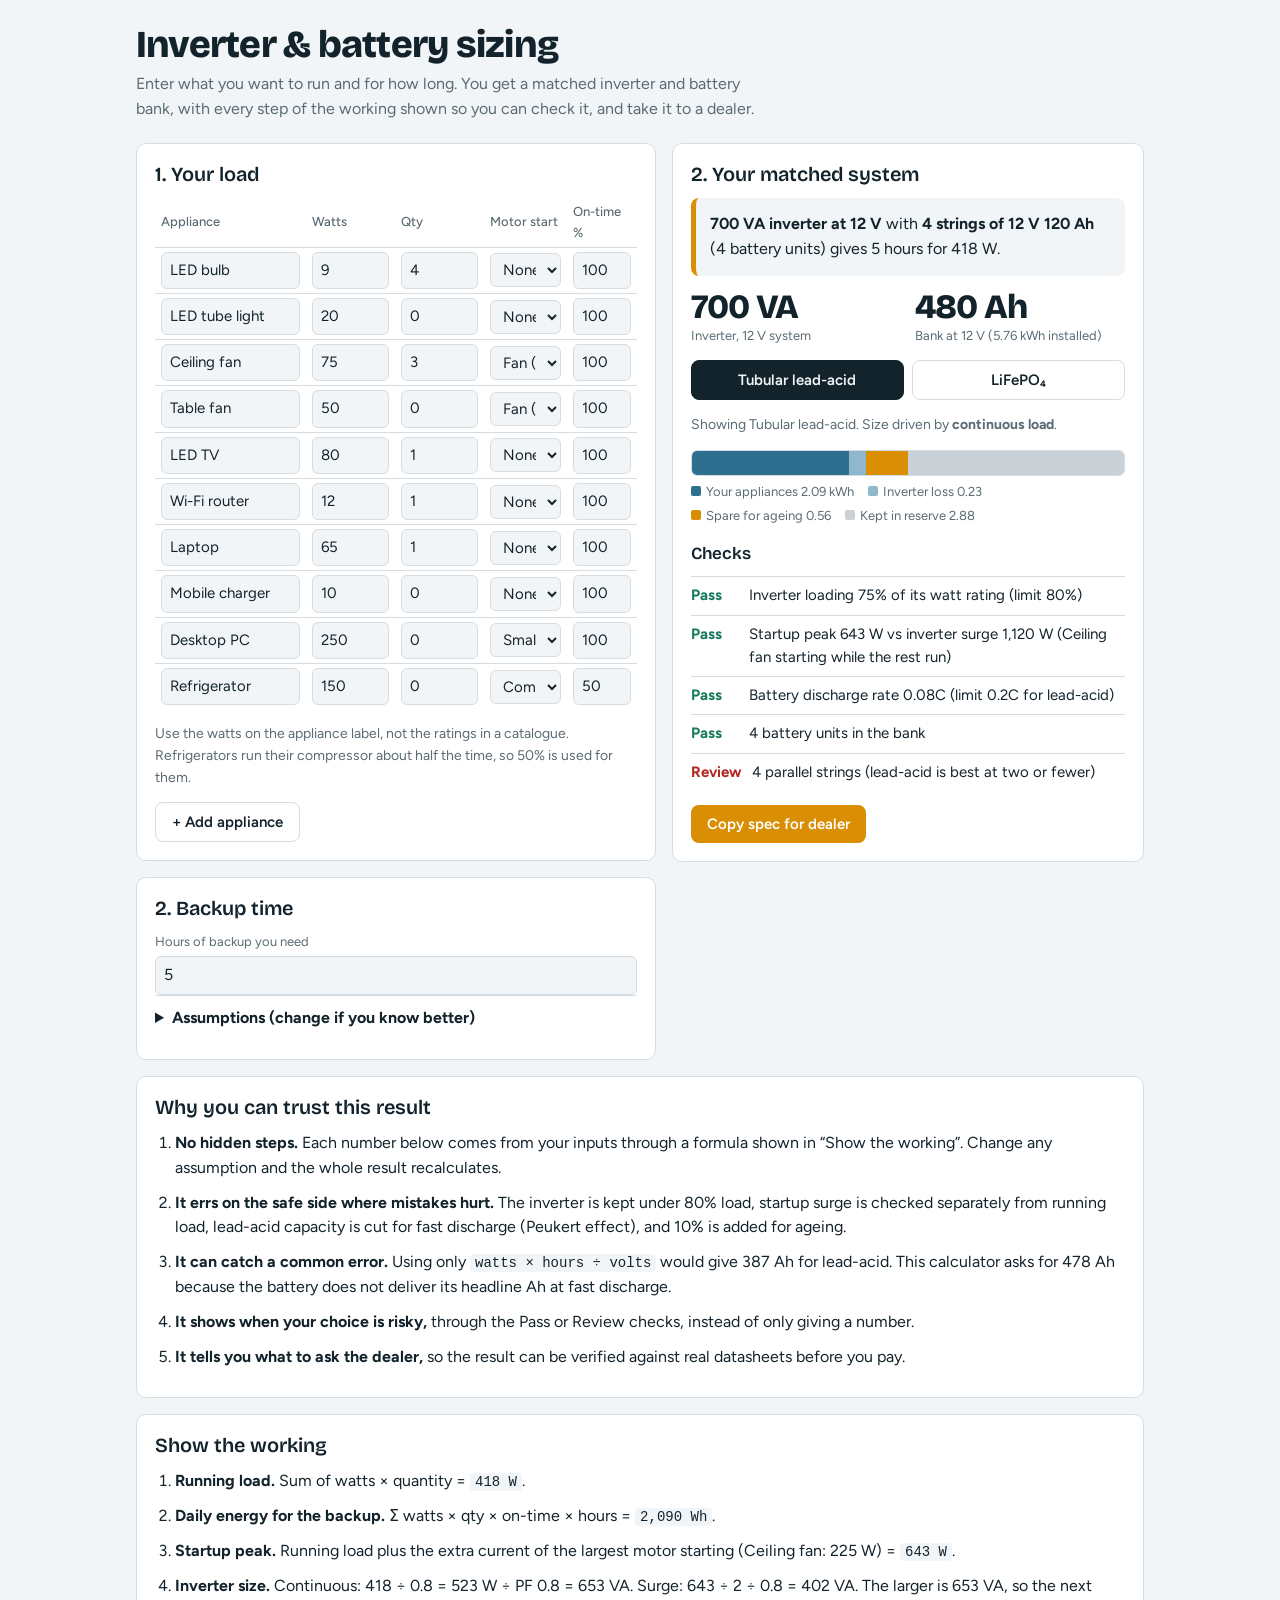
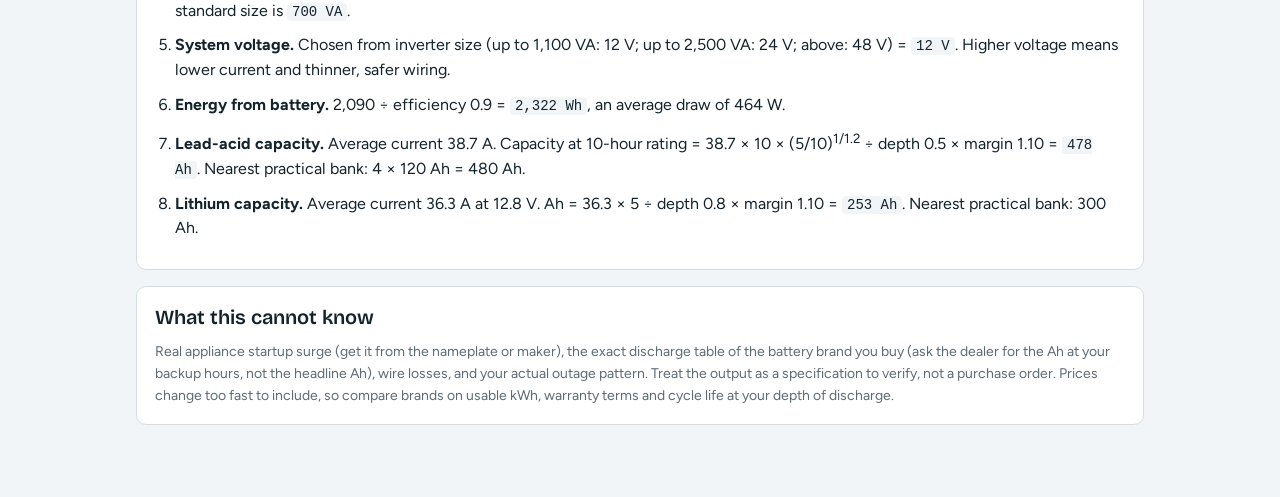
==== inverter-calculator/index.html @ 117a3697 "Rename index.htm to index.html" ====
<!DOCTYPE html>
<html lang="en"><head><meta charset="utf-8">
<meta name="viewport" content="width=device-width, initial-scale=1, viewport-fit=cover">
<meta name="description" content="Free home inverter and battery calculator for India. Enter your load and backup hours, get the right inverter VA and battery Ah for tubular and lithium batteries, with every step of the working shown.">
<link rel="canonical" href="https://sanchareasy.xyz/inverter-calculator/">
<meta property="og:title" content="Inverter & Battery Sizing Calculator">
<meta property="og:description" content="Enter your load and backup hours. Get a matched inverter and battery bank with the full working shown.">
<meta property="og:type" content="website">
<meta property="og:url" content="https://sanchareasy.xyz/inverter-calculator/">
<meta name="theme-color" content="#13232C">
<link rel="icon" href="data:image/svg+xml,%3Csvg xmlns='http://www.w3.org/2000/svg' viewBox='0 0 100 100'%3E%3Ctext y='.9em' font-size='90'%3E%F0%9F%94%8B%3C/text%3E%3C/svg%3E">
<title>Inverter & Battery Sizing Calculator</title>
<link rel="stylesheet" href="https://fonts.googleapis.com/css2?family=Bricolage+Grotesque:wght@600;800&family=Figtree:wght@400;500;700&display=swap">
<style>
:root{--bg:#F2F5F7;--card:#FFFFFF;--ink:#13232C;--mute:#5B6B74;--line:#D5DDE2;--acc:#D98E04;--acc-ink:#FFFFFF;--ok:#18795C;--warn:#B3261E;--b1:#2E6E8E;--b2:#8FB8CC;--b3:#D98E04;--b4:#C9D1D6;
--h:'Bricolage Grotesque','Trebuchet MS',sans-serif;--b:'Figtree',system-ui,-apple-system,'Segoe UI',sans-serif;
box-sizing:border-box;padding-top:env(safe-area-inset-top,0px);padding-bottom:env(safe-area-inset-bottom,0px)}
@media(prefers-color-scheme:dark){:root:not([data-theme="light"]){color-scheme:dark;--bg:#0E1A21;--card:#16262F;--ink:#E8EFF2;--mute:#92A4AE;--line:#2A3E49;--acc:#F0A91B;--acc-ink:#1A1200;--ok:#4CC9A0;--warn:#FF8A80;--b1:#4D9CC2;--b2:#2C5568;--b3:#F0A91B;--b4:#33474F}}
:root[data-theme="dark"]{color-scheme:dark;--bg:#0E1A21;--card:#16262F;--ink:#E8EFF2;--mute:#92A4AE;--line:#2A3E49;--acc:#F0A91B;--acc-ink:#1A1200;--ok:#4CC9A0;--warn:#FF8A80;--b1:#4D9CC2;--b2:#2C5568;--b3:#F0A91B;--b4:#33474F}
html{scroll-padding-top:env(safe-area-inset-top,0px)}
*{box-sizing:border-box}
body{margin:0;background:var(--bg);color:var(--ink);font:400 16px/1.55 var(--b)}
main{max-width:1040px;margin:0 auto;padding:24px 16px 56px}
h1{font:800 clamp(26px,5vw,38px)/1.1 var(--h);margin:0 0 6px;letter-spacing:-.02em}
h2{font:600 20px/1.2 var(--h);margin:0 0 12px}
p.sub{color:var(--mute);margin:0 0 22px;max-width:62ch}
.grid{display:grid;grid-template-columns:1.1fr 1fr;gap:16px}
@media(max-width:820px){.grid{grid-template-columns:1fr}}
.card{background:var(--card);border:1px solid var(--line);border-radius:10px;padding:18px;margin-bottom:16px}
.tw{overflow-x:auto}
table{width:100%;border-collapse:collapse;font-size:15px}
th{font-weight:500;color:var(--mute);text-align:left;padding:4px 6px;font-size:13px}
td{padding:4px 6px;border-top:1px solid var(--line)}
input,select{font:inherit;color:var(--ink);background:var(--bg);border:1px solid var(--line);border-radius:6px;padding:6px 8px;width:100%;min-width:56px}
input:focus-visible,select:focus-visible,button:focus-visible,summary:focus-visible{outline:2px solid var(--acc);outline-offset:2px}
.nm{min-width:130px}
button{font:600 15px var(--b);border:0;border-radius:8px;padding:10px 16px;background:var(--acc);color:var(--acc-ink);cursor:pointer}
button.g{background:transparent;color:var(--ink);border:1px solid var(--line)}
.row{display:flex;gap:12px;flex-wrap:wrap;align-items:end}
.row label{flex:1;min-width:120px;font-size:13px;color:var(--mute)}
.row label input{margin-top:4px;font-size:16px}
.big{font:800 34px/1 var(--h);letter-spacing:-.02em}
.kv{display:grid;grid-template-columns:repeat(2,1fr);gap:14px;margin:6px 0 14px}
.kv small{display:block;color:var(--mute);font-size:13px}
.tabs{display:flex;gap:8px;margin-bottom:14px}
.tabs button{flex:1;background:transparent;color:var(--ink);border:1px solid var(--line)}
.tabs button[aria-pressed=true]{background:var(--ink);color:var(--bg);border-color:var(--ink)}
.bar{display:flex;height:26px;border-radius:6px;overflow:hidden;margin:8px 0 6px;border:1px solid var(--line)}
.bar i{display:block;height:100%}
.leg{display:flex;flex-wrap:wrap;gap:4px 14px;font-size:13px;color:var(--mute)}
.leg b{display:inline-block;width:10px;height:10px;border-radius:2px;margin-right:5px}
.chk{list-style:none;padding:0;margin:0}
.chk li{padding:7px 0;border-top:1px solid var(--line);display:flex;gap:10px;font-size:15px}
.chk .t{font-weight:700;min-width:48px}
.ok{color:var(--ok)}.bad{color:var(--warn)}
ol.w{padding-left:20px;margin:0}ol.w li{margin-bottom:10px}
code{font-family:ui-monospace,Menlo,Consolas,monospace;font-size:14px;background:var(--bg);padding:1px 5px;border-radius:4px}
details{border-top:1px solid var(--line);padding:10px 0}
summary{cursor:pointer;font-weight:700}
.note{font-size:14px;color:var(--mute)}
.verdict{padding:14px;border-radius:8px;background:var(--bg);border-left:5px solid var(--acc);margin-bottom:14px}
</style></head><body><main>
<h1>Inverter & battery sizing</h1>
<p class="sub">Enter what you want to run and for how long. You get a matched inverter and battery bank, with every step of the working shown so you can check it, and take it to a dealer.</p>

<div class="grid"><div>
<div class="card"><h2>1. Your load</h2>
<div class="tw"><table><thead><tr><th>Appliance</th><th>Watts</th><th>Qty</th><th>Motor start</th><th>On-time %</th></tr></thead><tbody id="rows"></tbody></table></div>
<p class="note">Use the watts on the appliance label, not the ratings in a catalogue. Refrigerators run their compressor about half the time, so 50% is used for them.</p>
<button class="g" id="add">+ Add appliance</button></div>
<div class="card"><h2>2. Backup time</h2>
<div class="row"><label>Hours of backup you need<input id="hrs" type="number" min="0.5" max="48" step="0.5" value="5"></label></div>
<details><summary>Assumptions (change if you know better)</summary>
<div class="row" style="margin-top:10px">
<label>Inverter efficiency %<input id="eff" type="number" value="90"></label>
<label>Power factor<input id="pf" type="number" step="0.05" value="0.8"></label>
<label>Max inverter loading %<input id="ld" type="number" value="80"></label>
<label>Surge capacity (× rated W)<input id="sg" type="number" step="0.1" value="2"></label></div>
<div class="row" style="margin-top:10px">
<label>Lead-acid usable depth %<input id="dl" type="number" value="50"></label>
<label>Lithium usable depth %<input id="di" type="number" value="80"></label>
<label>Peukert exponent (lead)<input id="pk" type="number" step="0.05" value="1.2"></label>
<label>Ageing/temperature margin %<input id="mg" type="number" value="10"></label></div></details></div>
</div>

<div><div class="card" id="out"></div></div></div>

<div class="card"><h2>Why you can trust this result</h2>
<ol class="w" id="trust"></ol></div>
<div class="card"><h2>Show the working</h2><ol class="w" id="work"></ol></div>
<div class="card"><h2>What this cannot know</h2>
<p class="note" style="margin:0">Real appliance startup surge (get it from the nameplate or maker), the exact discharge table of the battery brand you buy (ask the dealer for the Ah at your backup hours, not the headline Ah), wire losses, and your actual outage pattern. Treat the output as a specification to verify, not a purchase order. Prices change too fast to include, so compare brands on usable kWh, warranty terms and cycle life at your depth of discharge.</p></div>

<script>
const PRE=[["LED bulb",9,1,100,4],["LED tube light",20,1,100,0],["Ceiling fan",75,2,100,3],["Table fan",50,2,100,0],["LED TV",80,1,100,1],["Wi-Fi router",12,1,100,1],["Laptop",65,1,100,1],["Mobile charger",10,1,100,0],["Desktop PC",250,1.5,100,0],["Refrigerator",150,4,50,0]];
let R=PRE.map(p=>({n:p[0],w:p[1],s:p[2],d:p[3],q:p[4]}));
const $=id=>document.getElementById(id),v=id=>+$(id).value;
const SIZES=[700,850,1100,1500,2000,2500,3500,5000,7500];
let tab='lead',last=null;
function rows(){$('rows').innerHTML=R.map((r,i)=>`<tr><td><input class="nm" value="${r.n}" data-i="${i}" data-k="n" aria-label="Name"></td><td><input type="number" min="0" value="${r.w}" data-i="${i}" data-k="w" aria-label="Watts"></td><td><input type="number" min="0" value="${r.q}" data-i="${i}" data-k="q" aria-label="Quantity"></td><td><select data-i="${i}" data-k="s" aria-label="Motor start"><option value="1"${r.s==1?' selected':''}>None</option><option value="1.5"${r.s==1.5?' selected':''}>Small</option><option value="2"${r.s==2?' selected':''}>Fan (2×)</option><option value="4"${r.s==4?' selected':''}>Compressor (4×)</option><option value="6"${r.s==6?' selected':''}>Pump (6×)</option></select></td><td><input type="number" min="1" max="100" value="${r.d}" data-i="${i}" data-k="d" aria-label="On-time percent"></td></tr>`).join('')}
$('rows').addEventListener('input',e=>{const t=e.target,i=t.dataset.i;if(i==null)return;R[i][t.dataset.k]=t.dataset.k=='n'?t.value:+t.value;calc()});
$('add').onclick=()=>{R.push({n:"Other",w:100,s:1,d:100,q:1});rows();calc()};
document.querySelectorAll('input[type=number]:not([data-i])').forEach(e=>e.addEventListener('input',calc));
const f=(x,d=0)=>x.toLocaleString('en-IN',{maximumFractionDigits:d,minimumFractionDigits:d});

function bank(kind,Pb,h,V0,A){ // returns config for battery chemistry
 const Vn=kind=='lead'?V0:V0*12.8/12, n=V0/12, D=(kind=='lead'?v('dl'):v('di'))/100, m=1+v('mg')/100;
 const I=Pb/Vn, k=kind=='lead'?v('pk'):1.02;
 const naive=I*h/D;
 const C=I*10*Math.pow(h/10,1/k)/D*m, // Ah needed at C10 rating for lead
 sizes=kind=='lead'?[100,120,150,180,200,220]:[50,100,150,200,300];
 let best=null;
 sizes.forEach(s=>{const p=Math.ceil(C/s),tot=p*s,sc=tot+(p>2?1e4:0)+p*0.01;if(!best||sc<best.sc)best={s,p,tot,sc}});
 const unit=kind=='lead'?12:12.8, units=n*best.p, inst=best.tot*Vn, usable=inst*D;
 return {kind,Vn,n,D,I,k,naive,C,m,...best,unit,units,inst,usable,peakI:A/Vn}}

function calc(){
 const h=v('hrs'),eff=v('eff')/100,pf=v('pf'),ld=v('ld')/100,sg=v('sg');
 const act=R.filter(r=>r.q>0&&r.w>0);
 const P=act.reduce((a,r)=>a+r.w*r.q,0);
 if(!P||!h){$('out').innerHTML='<h2>Your result</h2><p class="note">Add at least one appliance with quantity above zero.</p>';$('trust').innerHTML=$('work').innerHTML='';return}
 const E=act.reduce((a,r)=>a+r.w*r.q*r.d/100*h,0);
 let ex=0,exn='';act.forEach(r=>{const x=r.w*r.q*(r.s-1);if(x>ex){ex=x;exn=r.n}});
 const peak=P+ex,Wc=P/ld,VAc=Wc/pf,VAs=peak/sg/pf,VAreq=Math.max(VAc,VAs);
 const size=SIZES.find(s=>s>=VAreq)||Math.ceil(VAreq/500)*500;
 const V=size<=1100?12:size<=2500?24:48, drv=VAc>=VAs?'continuous load':'startup surge of '+exn;
 const Eb=E/eff,Pb=Eb/h,Pbpk=P/eff;
 const L=bank('lead',Pb,h,V,Pbpk),I2=bank('li',Pb,h,V,Pbpk);
 last={P,E,peak,size,V,Wc,VAc,VAs,drv,Eb,Pb,h,eff,pf,ld,sg,ex,exn,L,I2,VAreq};
 render()}

function bar(b){const del=last.E,loss=last.Eb-last.E,spare=Math.max(0,b.usable-last.Eb),res=b.inst-b.usable,T=b.inst;
 const seg=[[del,'--b1'],[loss,'--b2'],[spare,'--b3'],[res,'--b4']].map(s=>`<i style="width:${s[0]/T*100}%;background:var(${s[1]})"></i>`).join('');
 return `<div class="bar" role="img" aria-label="Where the battery energy goes">${seg}</div><div class="leg"><span><b style="background:var(--b1)"></b>Your appliances ${f(del/1000,2)} kWh</span><span><b style="background:var(--b2)"></b>Inverter loss ${f(loss/1000,2)}</span><span><b style="background:var(--b3)"></b>Spare for ageing ${f(spare/1000,2)}</span><span><b style="background:var(--b4)"></b>Kept in reserve ${f(res/1000,2)}</span></div>`}

function render(){const d=last,b=tab=='lead'?d.L:d.I2,nm=tab=='lead'?'Tubular lead-acid':'LiFePO₄ lithium';
 const cfg=`${b.n>1?b.n+' in series × ':''}${b.p} ${b.p>1?'strings':'string'} of ${f(b.unit,1).replace('.0','')} V ${b.s} Ah`;
 const crate=b.peakI/b.tot,crLim=tab=='lead'?0.2:0.5,loadPct=d.P/(d.size*d.pf)*100,surgeOK=d.peak<=d.size*d.pf*d.sg;
 const checks=[
 [loadPct<=d.ld*100,`Inverter loading ${f(loadPct)}% of its watt rating (limit ${f(d.ld*100)}%)`],
 [surgeOK,`Startup peak ${f(d.peak)} W vs inverter surge ${f(d.size*d.pf*d.sg)} W (${d.exn||'no motors'} starting while the rest run)`],
 [crate<=crLim,`Battery discharge rate ${f(crate,2)}C (limit ${crLim}C for ${tab=='lead'?'lead-acid':'lithium'})`],
 [b.units<=8,`${b.units} battery units in the bank${b.units>8?' (many parallel strings are hard to balance; consider a higher system voltage)':''}`],
 [b.p<=2||tab!='lead',`${b.p} parallel strings${b.p>2&&tab=='lead'?' (lead-acid is best at two or fewer)':''}`]];
 $('out').innerHTML=`<h2>2. Your matched system</h2>
 <div class="verdict"><b>${f(d.size)} VA inverter at ${d.V} V</b> with <b>${cfg}</b> (${b.units} battery ${b.units>1?'units':'unit'}) gives ${f(d.h,1).replace('.0','')} hours for ${f(d.P)} W.</div>
 <div class="kv"><div><span class="big">${f(d.size)} VA</span><small>Inverter, ${d.V} V system</small></div><div><span class="big">${f(b.tot*(b.p?1:1))} Ah</span><small>Bank at ${d.V} V (${f(b.inst/1000,2)} kWh installed)</small></div></div>
 <div class="tabs" role="group" aria-label="Battery type"><button aria-pressed="${tab=='lead'}" data-t="lead">Tubular lead-acid</button><button aria-pressed="${tab=='li'}" data-t="li">LiFePO₄</button></div>
 <p class="note" style="margin-top:0">Showing ${nm}. Size driven by <b>${d.drv}</b>.</p>${bar(b)}
 <h2 style="margin-top:18px;font-size:17px">Checks</h2><ul class="chk">${checks.map(c=>`<li><span class="t ${c[0]?'ok':'bad'}">${c[0]?'Pass':'Review'}</span><span>${c[1]}</span></li>`).join('')}</ul>
 <p style="margin:14px 0 0"><button id="cp">Copy spec for dealer</button> <span class="note" id="cpm"></span></p>`;
 document.querySelectorAll('.tabs button').forEach(x=>x.onclick=()=>{tab=x.dataset.t;render()});
 $('cp').onclick=()=>{const t=`Home backup spec: running load ${f(d.P)} W, peak ${f(d.peak)} W, backup ${d.h} h.\nInverter: pure sine wave, ${f(d.size)} VA / ${f(d.size*d.pf)} W continuous, ${d.V} V, surge at least ${f(d.peak)} W.\nBattery: ${nm}, ${cfg}, ${f(b.inst/1000,2)} kWh installed. Please confirm Ah at the ${d.h}-hour discharge rate, warranty and cycle life at ${b.D*100}% depth.`;
  (navigator.clipboard?navigator.clipboard.writeText(t):Promise.reject()).then(()=>$('cpm').textContent='Copied.').catch(()=>{$('cpm').textContent='Select and copy:';const a=document.createElement('textarea');a.value=t;a.style.width='100%';a.rows=5;$('cp').parentNode.appendChild(a);a.select()})};
 const L=d.L;
 $('trust').innerHTML=`<li><b>No hidden steps.</b> Each number below comes from your inputs through a formula shown in “Show the working”. Change any assumption and the whole result recalculates.</li>
 <li><b>It errs on the safe side where mistakes hurt.</b> The inverter is kept under ${f(d.ld*100)}% load, startup surge is checked separately from running load, lead-acid capacity is cut for fast discharge (Peukert effect), and ${f(v('mg'))}% is added for ageing.</li>
 <li><b>It can catch a common error.</b> Using only <code>watts × hours ÷ volts</code> would give ${f(L.naive)} Ah for lead-acid. This calculator asks for ${f(L.C)} Ah because the battery does not deliver its headline Ah at fast discharge.</li>
 <li><b>It shows when your choice is risky,</b> through the Pass or Review checks, instead of only giving a number.</li>
 <li><b>It tells you what to ask the dealer,</b> so the result can be verified against real datasheets before you pay.</li>`;
 $('work').innerHTML=`<li><b>Running load.</b> Sum of watts × quantity = <code>${f(d.P)} W</code>.</li>
 <li><b>Daily energy for the backup.</b> Σ watts × qty × on-time × hours = <code>${f(d.E)} Wh</code>.</li>
 <li><b>Startup peak.</b> Running load plus the extra current of the largest motor starting (${d.exn||'none'}: ${f(d.ex)} W) = <code>${f(d.peak)} W</code>.</li>
 <li><b>Inverter size.</b> Continuous: ${f(d.P)} ÷ ${d.ld} = ${f(d.Wc)} W ÷ PF ${d.pf} = ${f(d.VAc)} VA. Surge: ${f(d.peak)} ÷ ${d.sg} ÷ ${d.pf} = ${f(d.VAs)} VA. The larger is ${f(d.VAreq)} VA, so the next standard size is <code>${f(d.size)} VA</code>.</li>
 <li><b>System voltage.</b> Chosen from inverter size (up to 1,100 VA: 12 V; up to 2,500 VA: 24 V; above: 48 V) = <code>${d.V} V</code>. Higher voltage means lower current and thinner, safer wiring.</li>
 <li><b>Energy from battery.</b> ${f(d.E)} ÷ efficiency ${d.eff} = <code>${f(d.Eb)} Wh</code>, an average draw of ${f(d.Pb)} W.</li>
 <li><b>Lead-acid capacity.</b> Average current ${f(L.I,1)} A. Capacity at 10-hour rating = ${f(L.I,1)} × 10 × (${d.h}/10)<sup>1/${L.k}</sup> ÷ depth ${L.D} × margin ${L.m.toFixed(2)} = <code>${f(L.C)} Ah</code>. Nearest practical bank: ${L.n>1?L.n+' in series × ':''}${L.p} × ${L.s} Ah = ${f(L.tot)} Ah.</li>
 <li><b>Lithium capacity.</b> Average current ${f(d.I2.I,1)} A at ${f(d.I2.Vn,1)} V. Ah = ${f(d.I2.I,1)} × ${d.h} ÷ depth ${d.I2.D} × margin ${d.I2.m.toFixed(2)} = <code>${f(d.I2.C)} Ah</code>. Nearest practical bank: ${f(d.I2.tot)} Ah.</li>`}

rows();calc();
</script></main></body></html>
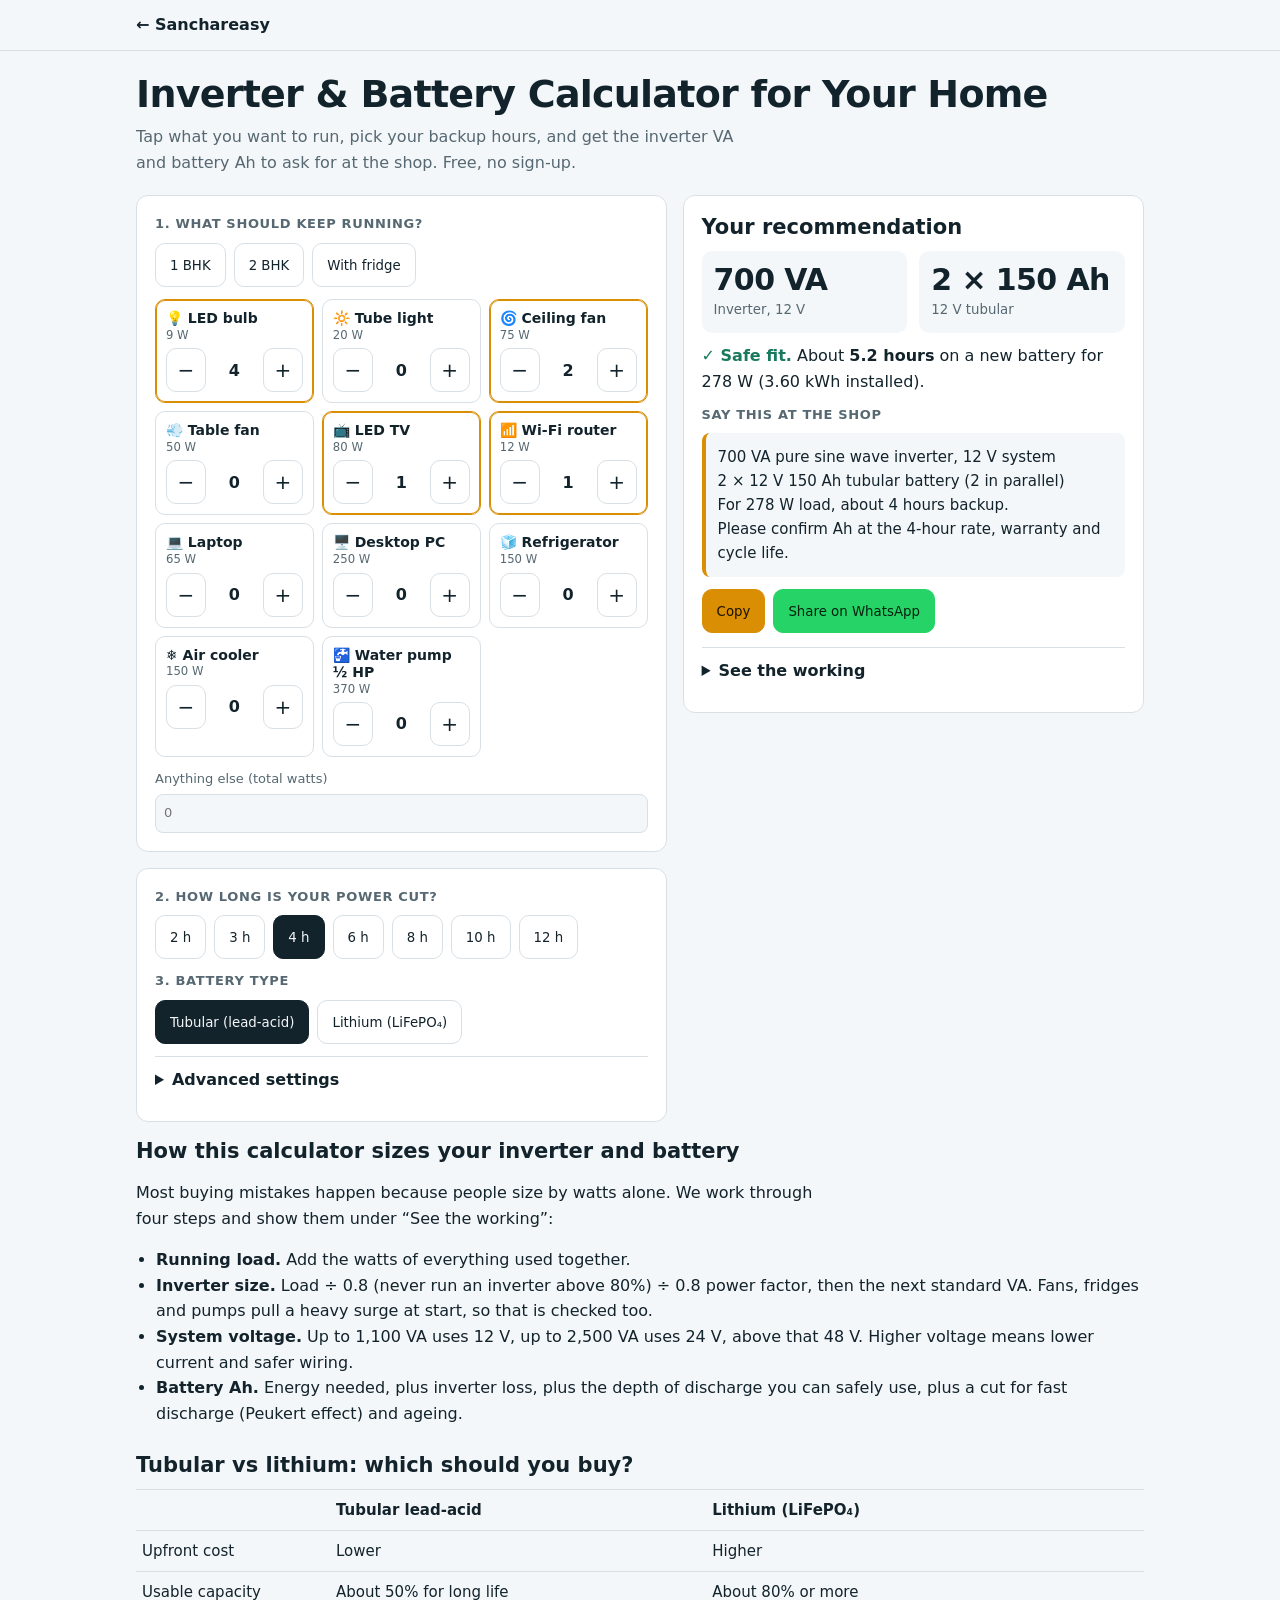
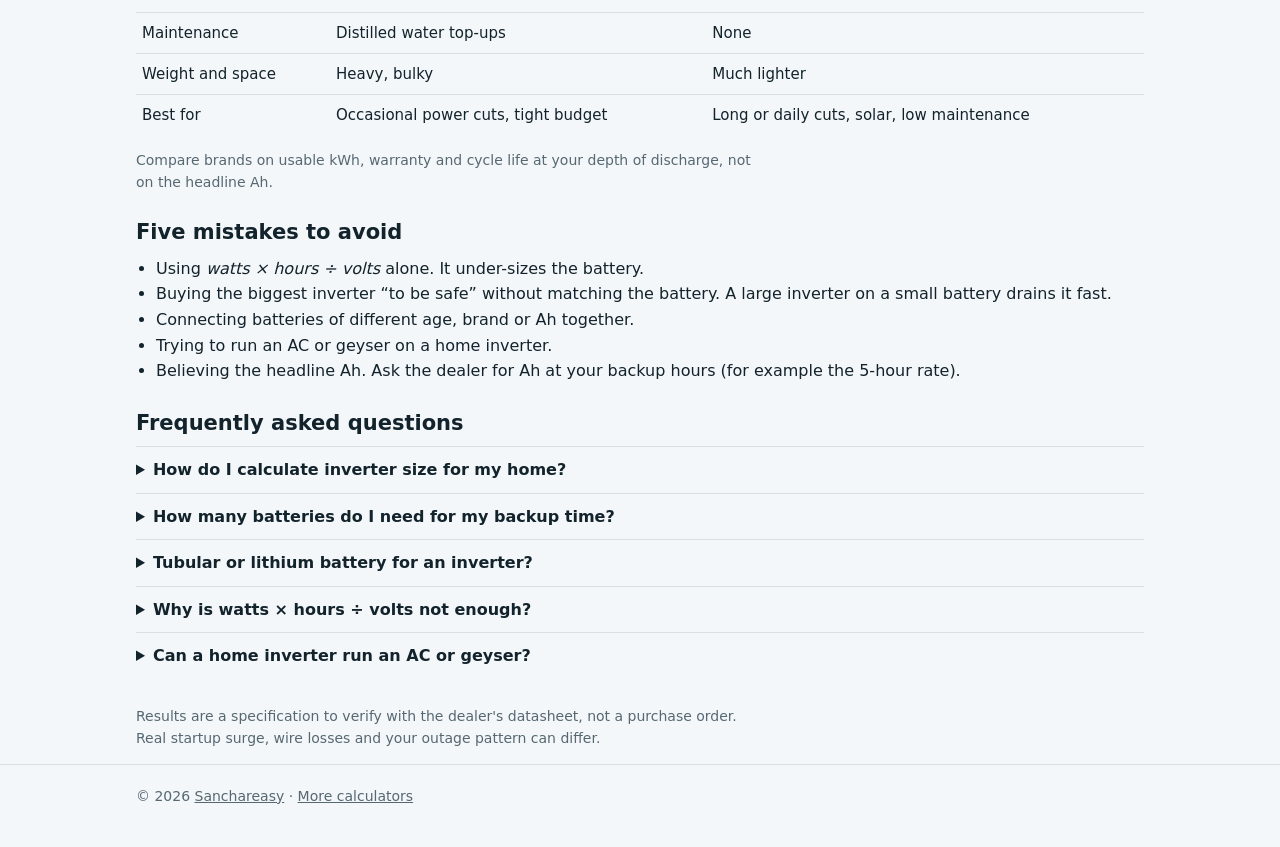
==== commit 4a1f76e2: "Update index.html" ====
--- a/inverter-calculator/index.html
+++ b/inverter-calculator/index.html
@@ -1,171 +1,179 @@
 <!DOCTYPE html>
-<html lang="en"><head><meta charset="utf-8">
-<meta name="viewport" content="width=device-width, initial-scale=1, viewport-fit=cover">
-<meta name="description" content="Free home inverter and battery calculator for India. Enter your load and backup hours, get the right inverter VA and battery Ah for tubular and lithium batteries, with every step of the working shown.">
+<html lang="en-IN"><head><meta charset="utf-8">
+<meta name="viewport" content="width=device-width, initial-scale=1">
+<title>Inverter & Battery Calculator India: Find Your VA and Ah</title>
+<meta name="description" content="Free inverter and battery calculator for Indian homes. Pick your appliances and backup hours, get the inverter VA and battery Ah to buy, for tubular or lithium. No sign-up.">
 <link rel="canonical" href="https://sanchareasy.xyz/inverter-calculator/">
-<meta property="og:title" content="Inverter & Battery Sizing Calculator">
-<meta property="og:description" content="Enter your load and backup hours. Get a matched inverter and battery bank with the full working shown.">
-<meta property="og:type" content="website">
+<meta name="robots" content="index,follow,max-snippet:-1,max-image-preview:large">
+<meta name="theme-color" content="#13232C">
+<meta property="og:type" content="website"><meta property="og:site_name" content="Sanchareasy">
+<meta property="og:title" content="Inverter & Battery Calculator: what VA and Ah should you buy?">
+<meta property="og:description" content="Pick your appliances and backup hours. Get a clear inverter and battery recommendation in 30 seconds.">
 <meta property="og:url" content="https://sanchareasy.xyz/inverter-calculator/">
-<meta name="theme-color" content="#13232C">
+<meta name="twitter:card" content="summary">
 <link rel="icon" href="data:image/svg+xml,%3Csvg xmlns='http://www.w3.org/2000/svg' viewBox='0 0 100 100'%3E%3Ctext y='.9em' font-size='90'%3E%F0%9F%94%8B%3C/text%3E%3C/svg%3E">
-<title>Inverter & Battery Sizing Calculator</title>
-<link rel="stylesheet" href="https://fonts.googleapis.com/css2?family=Bricolage+Grotesque:wght@600;800&family=Figtree:wght@400;500;700&display=swap">
+<script type="application/ld+json">
+{"@context":"https://schema.org","@graph":[
+{"@type":"WebApplication","name":"Inverter & Battery Calculator","url":"https://sanchareasy.xyz/inverter-calculator/","applicationCategory":"UtilitiesApplication","operatingSystem":"Any","inLanguage":"en-IN","description":"Calculates the inverter VA and battery Ah needed for a home, for tubular and lithium batteries.","offers":{"@type":"Offer","price":"0","priceCurrency":"INR"},"publisher":{"@type":"Organization","name":"Sanchareasy","url":"https://sanchareasy.xyz/"}},
+{"@type":"BreadcrumbList","itemListElement":[{"@type":"ListItem","position":1,"name":"Sanchareasy","item":"https://sanchareasy.xyz/"},{"@type":"ListItem","position":2,"name":"Inverter & Battery Calculator","item":"https://sanchareasy.xyz/inverter-calculator/"}]},
+{"@type":"FAQPage","mainEntity":[
+{"@type":"Question","name":"How do I calculate inverter size for my home?","acceptedAnswer":{"@type":"Answer","text":"Add up the watts of everything you want to run together. Divide by 0.8 so the inverter is never loaded above 80%, then divide by the power factor (0.8) to get VA, and pick the next standard size. Also check that the inverter can handle the startup surge of fans, pumps and fridges."}},
+{"@type":"Question","name":"How many batteries do I need for my backup time?","acceptedAnswer":{"@type":"Answer","text":"It depends on load and hours. Example: about 470 W (4 LED bulbs, 2 tube lights, 3 fans, a TV, a router and a laptop) for 3 hours needs an 850 VA inverter with two 12 V 180 Ah tubular batteries."}},
+{"@type":"Question","name":"Tubular or lithium battery for an inverter?","acceptedAnswer":{"@type":"Answer","text":"Tubular lead-acid costs less upfront but should only be discharged about 50% for a long life and needs water top-ups. Lithium (LiFePO4) costs more, gives about 80% usable capacity, is lighter and needs no maintenance, so it can work out cheaper over its life for heavy daily use."}},
+{"@type":"Question","name":"Why is watts × hours ÷ volts not enough?","acceptedAnswer":{"@type":"Answer","text":"That formula ignores inverter losses, the fact that lead-acid batteries deliver less than their headline Ah at faster discharge (Peukert effect), and the depth of discharge you can safely use. It usually under-sizes the battery."}},
+{"@type":"Question","name":"Can a home inverter run an AC or geyser?","acceptedAnswer":{"@type":"Answer","text":"Usually not on a normal home setup. Air conditioners and geysers draw thousands of watts and need a very large inverter and battery bank, which is rarely practical. Plan inverters for lights, fans, TV, Wi-Fi, laptop and fridge."}}]}]}
+</script>
 <style>
-:root{--bg:#F2F5F7;--card:#FFFFFF;--ink:#13232C;--mute:#5B6B74;--line:#D5DDE2;--acc:#D98E04;--acc-ink:#FFFFFF;--ok:#18795C;--warn:#B3261E;--b1:#2E6E8E;--b2:#8FB8CC;--b3:#D98E04;--b4:#C9D1D6;
---h:'Bricolage Grotesque','Trebuchet MS',sans-serif;--b:'Figtree',system-ui,-apple-system,'Segoe UI',sans-serif;
-box-sizing:border-box;padding-top:env(safe-area-inset-top,0px);padding-bottom:env(safe-area-inset-bottom,0px)}
-@media(prefers-color-scheme:dark){:root:not([data-theme="light"]){color-scheme:dark;--bg:#0E1A21;--card:#16262F;--ink:#E8EFF2;--mute:#92A4AE;--line:#2A3E49;--acc:#F0A91B;--acc-ink:#1A1200;--ok:#4CC9A0;--warn:#FF8A80;--b1:#4D9CC2;--b2:#2C5568;--b3:#F0A91B;--b4:#33474F}}
-:root[data-theme="dark"]{color-scheme:dark;--bg:#0E1A21;--card:#16262F;--ink:#E8EFF2;--mute:#92A4AE;--line:#2A3E49;--acc:#F0A91B;--acc-ink:#1A1200;--ok:#4CC9A0;--warn:#FF8A80;--b1:#4D9CC2;--b2:#2C5568;--b3:#F0A91B;--b4:#33474F}
-html{scroll-padding-top:env(safe-area-inset-top,0px)}
+:root{--bg:#F4F7F9;--card:#fff;--ink:#13232C;--mute:#566872;--line:#D8E0E5;--acc:#D98E04;--ok:#18795C;--warn:#B3261E;color-scheme:light dark}
+@media(prefers-color-scheme:dark){:root{--bg:#0E1A21;--card:#16262F;--ink:#E8EFF2;--mute:#9AABB4;--line:#2A3E49;--acc:#F0A91B;--ok:#4CC9A0;--warn:#FF8A80}}
 *{box-sizing:border-box}
-body{margin:0;background:var(--bg);color:var(--ink);font:400 16px/1.55 var(--b)}
-main{max-width:1040px;margin:0 auto;padding:24px 16px 56px}
-h1{font:800 clamp(26px,5vw,38px)/1.1 var(--h);margin:0 0 6px;letter-spacing:-.02em}
-h2{font:600 20px/1.2 var(--h);margin:0 0 12px}
-p.sub{color:var(--mute);margin:0 0 22px;max-width:62ch}
-.grid{display:grid;grid-template-columns:1.1fr 1fr;gap:16px}
-@media(max-width:820px){.grid{grid-template-columns:1fr}}
-.card{background:var(--card);border:1px solid var(--line);border-radius:10px;padding:18px;margin-bottom:16px}
-.tw{overflow-x:auto}
-table{width:100%;border-collapse:collapse;font-size:15px}
-th{font-weight:500;color:var(--mute);text-align:left;padding:4px 6px;font-size:13px}
-td{padding:4px 6px;border-top:1px solid var(--line)}
-input,select{font:inherit;color:var(--ink);background:var(--bg);border:1px solid var(--line);border-radius:6px;padding:6px 8px;width:100%;min-width:56px}
-input:focus-visible,select:focus-visible,button:focus-visible,summary:focus-visible{outline:2px solid var(--acc);outline-offset:2px}
-.nm{min-width:130px}
-button{font:600 15px var(--b);border:0;border-radius:8px;padding:10px 16px;background:var(--acc);color:var(--acc-ink);cursor:pointer}
-button.g{background:transparent;color:var(--ink);border:1px solid var(--line)}
-.row{display:flex;gap:12px;flex-wrap:wrap;align-items:end}
-.row label{flex:1;min-width:120px;font-size:13px;color:var(--mute)}
-.row label input{margin-top:4px;font-size:16px}
-.big{font:800 34px/1 var(--h);letter-spacing:-.02em}
-.kv{display:grid;grid-template-columns:repeat(2,1fr);gap:14px;margin:6px 0 14px}
-.kv small{display:block;color:var(--mute);font-size:13px}
-.tabs{display:flex;gap:8px;margin-bottom:14px}
-.tabs button{flex:1;background:transparent;color:var(--ink);border:1px solid var(--line)}
-.tabs button[aria-pressed=true]{background:var(--ink);color:var(--bg);border-color:var(--ink)}
-.bar{display:flex;height:26px;border-radius:6px;overflow:hidden;margin:8px 0 6px;border:1px solid var(--line)}
-.bar i{display:block;height:100%}
-.leg{display:flex;flex-wrap:wrap;gap:4px 14px;font-size:13px;color:var(--mute)}
-.leg b{display:inline-block;width:10px;height:10px;border-radius:2px;margin-right:5px}
-.chk{list-style:none;padding:0;margin:0}
-.chk li{padding:7px 0;border-top:1px solid var(--line);display:flex;gap:10px;font-size:15px}
-.chk .t{font-weight:700;min-width:48px}
-.ok{color:var(--ok)}.bad{color:var(--warn)}
-ol.w{padding-left:20px;margin:0}ol.w li{margin-bottom:10px}
-code{font-family:ui-monospace,Menlo,Consolas,monospace;font-size:14px;background:var(--bg);padding:1px 5px;border-radius:4px}
-details{border-top:1px solid var(--line);padding:10px 0}
-summary{cursor:pointer;font-weight:700}
-.note{font-size:14px;color:var(--mute)}
-.verdict{padding:14px;border-radius:8px;background:var(--bg);border-left:5px solid var(--acc);margin-bottom:14px}
-</style></head><body><main>
-<h1>Inverter & battery sizing</h1>
-<p class="sub">Enter what you want to run and for how long. You get a matched inverter and battery bank, with every step of the working shown so you can check it, and take it to a dealer.</p>
+body{margin:0;background:var(--bg);color:var(--ink);font:400 16px/1.6 system-ui,-apple-system,"Segoe UI",Roboto,sans-serif}
+a{color:inherit}
+.w{max-width:1040px;margin:0 auto;padding:0 16px}
+header{padding:12px 0;border-bottom:1px solid var(--line)}header a{font-weight:700;text-decoration:none}
+h1{font-size:clamp(26px,5vw,38px);line-height:1.15;margin:22px 0 8px;letter-spacing:-.02em}
+h2{font-size:21px;line-height:1.25;margin:0 0 10px}
+.sub{color:var(--mute);margin:0 0 20px;max-width:60ch}
+.grid{display:grid;grid-template-columns:1.15fr 1fr;gap:16px;align-items:start}
+@media(max-width:840px){.grid{grid-template-columns:1fr}}
+.card{background:var(--card);border:1px solid var(--line);border-radius:12px;padding:18px;margin-bottom:16px}
+.res{position:sticky;top:12px}
+.step{font-weight:700;color:var(--mute);font-size:13px;text-transform:uppercase;letter-spacing:.05em;margin:0 0 8px}
+.chips,.hrs{display:flex;gap:8px;flex-wrap:wrap;margin-bottom:12px}
+button{font:600 15px inherit;font-family:inherit;color:var(--ink);background:transparent;border:1px solid var(--line);border-radius:10px;padding:10px 14px;min-height:44px;cursor:pointer}
+button[aria-pressed=true]{background:var(--ink);color:var(--bg);border-color:var(--ink)}
+button:focus-visible,input:focus-visible,summary:focus-visible{outline:2px solid var(--acc);outline-offset:2px}
+.items{display:grid;grid-template-columns:repeat(auto-fill,minmax(150px,1fr));gap:8px}
+.it{border:1px solid var(--line);border-radius:10px;padding:10px;display:flex;flex-direction:column;gap:6px}
+.it[data-on="1"]{border-color:var(--acc);box-shadow:inset 0 0 0 1px var(--acc)}
+.it b{font-weight:600;font-size:14px;line-height:1.25}.it small{display:block;color:var(--mute);font-weight:400}
+.st{display:flex;align-items:center;justify-content:space-between}
+.st button{width:40px;padding:0;font-size:20px}.st output{font-weight:700;min-width:24px;text-align:center}
+input[type=number]{font:inherit;color:var(--ink);background:var(--bg);border:1px solid var(--line);border-radius:8px;padding:8px;width:100%;margin-top:4px}
+label{display:block;font-size:13px;color:var(--mute)}
+.opt{display:flex;gap:10px;flex-wrap:wrap;align-items:end;margin-top:12px}.opt label{flex:1;min-width:110px}
+details{border-top:1px solid var(--line);padding:10px 0}summary{cursor:pointer;font-weight:600}
+.big{display:grid;grid-template-columns:1fr 1fr;gap:12px;margin:10px 0}
+.big div{background:var(--bg);border-radius:10px;padding:12px}.big span{display:block;font-size:30px;font-weight:800;line-height:1.1;letter-spacing:-.02em}.big small{color:var(--mute)}
+.say{background:var(--bg);border-left:4px solid var(--acc);border-radius:8px;padding:12px;font-size:15px;white-space:pre-line}
+.acts{display:flex;gap:8px;flex-wrap:wrap;margin-top:12px}
+.acts .go{background:#25D366;border-color:#25D366;color:#06210f}.acts .cp{background:var(--acc);border-color:var(--acc);color:#1A1200}
+.ok{color:var(--ok);font-weight:700}.bad{color:var(--warn)}.note{font-size:14px;color:var(--mute)}
+ul.w2{padding-left:20px;margin:6px 0}
+article section{margin:0 0 26px}article p{max-width:70ch}
+table.cmp{border-collapse:collapse;width:100%;font-size:15px}.cmp th,.cmp td{border-top:1px solid var(--line);padding:8px 6px;text-align:left;vertical-align:top}
+footer{border-top:1px solid var(--line);padding:20px 0 40px;color:var(--mute);font-size:14px}
+</style></head><body>
+<header><div class="w"><a href="/">← Sanchareasy</a></div></header>
+<main class="w">
+<h1>Inverter & Battery Calculator for Your Home</h1>
+<p class="sub">Tap what you want to run, pick your backup hours, and get the inverter VA and battery Ah to ask for at the shop. Free, no sign-up.</p>
+<noscript><p class="bad">This calculator needs JavaScript. The guide below works without it.</p></noscript>
+<div class="grid"><div>
+<div class="card"><p class="step">1. What should keep running?</p>
+<div class="chips" id="pre" aria-label="Quick start"></div>
+<div class="items" id="items"></div>
+<div class="opt"><label>Anything else (total watts)<input id="oth" type="number" min="0" max="5000" placeholder="0" inputmode="numeric"></label></div></div>
+<div class="card"><p class="step">2. How long is your power cut?</p>
+<div class="hrs" id="hrs" aria-label="Backup hours"></div>
+<p class="step" style="margin-top:6px">3. Battery type</p>
+<div class="hrs" id="typ"><button data-t="lead">Tubular (lead-acid)</button><button data-t="li">Lithium (LiFePO₄)</button></div>
+<details><summary>Advanced settings</summary><div class="opt">
+<label>Inverter efficiency %<input id="a-eff" type="number" value="90"></label>
+<label>Power factor<input id="a-pf" type="number" step=".05" value="0.8"></label>
+<label>Tubular usable %<input id="a-dl" type="number" value="50"></label>
+<label>Lithium usable %<input id="a-di" type="number" value="80"></label>
+<label>Ageing margin %<input id="a-mg" type="number" value="10"></label></div></details></div>
+</div>
+<div class="res"><div class="card" id="out" aria-live="polite"></div></div></div>
 
-<div class="grid"><div>
-<div class="card"><h2>1. Your load</h2>
-<div class="tw"><table><thead><tr><th>Appliance</th><th>Watts</th><th>Qty</th><th>Motor start</th><th>On-time %</th></tr></thead><tbody id="rows"></tbody></table></div>
-<p class="note">Use the watts on the appliance label, not the ratings in a catalogue. Refrigerators run their compressor about half the time, so 50% is used for them.</p>
-<button class="g" id="add">+ Add appliance</button></div>
-<div class="card"><h2>2. Backup time</h2>
-<div class="row"><label>Hours of backup you need<input id="hrs" type="number" min="0.5" max="48" step="0.5" value="5"></label></div>
-<details><summary>Assumptions (change if you know better)</summary>
-<div class="row" style="margin-top:10px">
-<label>Inverter efficiency %<input id="eff" type="number" value="90"></label>
-<label>Power factor<input id="pf" type="number" step="0.05" value="0.8"></label>
-<label>Max inverter loading %<input id="ld" type="number" value="80"></label>
-<label>Surge capacity (× rated W)<input id="sg" type="number" step="0.1" value="2"></label></div>
-<div class="row" style="margin-top:10px">
-<label>Lead-acid usable depth %<input id="dl" type="number" value="50"></label>
-<label>Lithium usable depth %<input id="di" type="number" value="80"></label>
-<label>Peukert exponent (lead)<input id="pk" type="number" step="0.05" value="1.2"></label>
-<label>Ageing/temperature margin %<input id="mg" type="number" value="10"></label></div></details></div>
-</div>
-
-<div><div class="card" id="out"></div></div></div>
-
-<div class="card"><h2>Why you can trust this result</h2>
-<ol class="w" id="trust"></ol></div>
-<div class="card"><h2>Show the working</h2><ol class="w" id="work"></ol></div>
-<div class="card"><h2>What this cannot know</h2>
-<p class="note" style="margin:0">Real appliance startup surge (get it from the nameplate or maker), the exact discharge table of the battery brand you buy (ask the dealer for the Ah at your backup hours, not the headline Ah), wire losses, and your actual outage pattern. Treat the output as a specification to verify, not a purchase order. Prices change too fast to include, so compare brands on usable kWh, warranty terms and cycle life at your depth of discharge.</p></div>
-
+<article>
+<section><h2>How this calculator sizes your inverter and battery</h2>
+<p>Most buying mistakes happen because people size by watts alone. We work through four steps and show them under “See the working”:</p>
+<ul class="w2"><li><b>Running load.</b> Add the watts of everything used together.</li>
+<li><b>Inverter size.</b> Load ÷ 0.8 (never run an inverter above 80%) ÷ 0.8 power factor, then the next standard VA. Fans, fridges and pumps pull a heavy surge at start, so that is checked too.</li>
+<li><b>System voltage.</b> Up to 1,100 VA uses 12 V, up to 2,500 VA uses 24 V, above that 48 V. Higher voltage means lower current and safer wiring.</li>
+<li><b>Battery Ah.</b> Energy needed, plus inverter loss, plus the depth of discharge you can safely use, plus a cut for fast discharge (Peukert effect) and ageing.</li></ul></section>
+<section><h2>Tubular vs lithium: which should you buy?</h2>
+<table class="cmp"><tr><th></th><th>Tubular lead-acid</th><th>Lithium (LiFePO₄)</th></tr>
+<tr><td>Upfront cost</td><td>Lower</td><td>Higher</td></tr>
+<tr><td>Usable capacity</td><td>About 50% for long life</td><td>About 80% or more</td></tr>
+<tr><td>Maintenance</td><td>Distilled water top-ups</td><td>None</td></tr>
+<tr><td>Weight and space</td><td>Heavy, bulky</td><td>Much lighter</td></tr>
+<tr><td>Best for</td><td>Occasional power cuts, tight budget</td><td>Long or daily cuts, solar, low maintenance</td></tr></table>
+<p class="note">Compare brands on usable kWh, warranty and cycle life at your depth of discharge, not on the headline Ah.</p></section>
+<section><h2>Five mistakes to avoid</h2>
+<ul class="w2"><li>Using <i>watts × hours ÷ volts</i> alone. It under-sizes the battery.</li>
+<li>Buying the biggest inverter “to be safe” without matching the battery. A large inverter on a small battery drains it fast.</li>
+<li>Connecting batteries of different age, brand or Ah together.</li>
+<li>Trying to run an AC or geyser on a home inverter.</li>
+<li>Believing the headline Ah. Ask the dealer for Ah at your backup hours (for example the 5-hour rate).</li></ul></section>
+<section><h2>Frequently asked questions</h2>
+<details><summary>How do I calculate inverter size for my home?</summary><p>Add up the watts of everything you want to run together. Divide by 0.8 so the inverter is never loaded above 80%, then divide by the power factor (0.8) to get VA, and pick the next standard size. Also check that the inverter can handle the startup surge of fans, pumps and fridges.</p></details>
+<details><summary>How many batteries do I need for my backup time?</summary><p>It depends on load and hours. Example: about 470 W (4 LED bulbs, 2 tube lights, 3 fans, a TV, a router and a laptop) for 3 hours needs an 850 VA inverter with two 12 V 180 Ah tubular batteries.</p></details>
+<details><summary>Tubular or lithium battery for an inverter?</summary><p>Tubular lead-acid costs less upfront but should only be discharged about 50% for a long life and needs water top-ups. Lithium (LiFePO4) costs more, gives about 80% usable capacity, is lighter and needs no maintenance, so it can work out cheaper over its life for heavy daily use.</p></details>
+<details><summary>Why is watts × hours ÷ volts not enough?</summary><p>That formula ignores inverter losses, the fact that lead-acid batteries deliver less than their headline Ah at faster discharge (Peukert effect), and the depth of discharge you can safely use. It usually under-sizes the battery.</p></details>
+<details><summary>Can a home inverter run an AC or geyser?</summary><p>Usually not on a normal home setup. Air conditioners and geysers draw thousands of watts and need a very large inverter and battery bank, which is rarely practical. Plan inverters for lights, fans, TV, Wi-Fi, laptop and fridge.</p></details></section>
+<p class="note">Results are a specification to verify with the dealer's datasheet, not a purchase order. Real startup surge, wire losses and your outage pattern can differ.</p>
+</article></main>
+<footer><div class="w">© 2026 <a href="/">Sanchareasy</a> · <a href="/#calculators">More calculators</a></div></footer>
 <script>
-const PRE=[["LED bulb",9,1,100,4],["LED tube light",20,1,100,0],["Ceiling fan",75,2,100,3],["Table fan",50,2,100,0],["LED TV",80,1,100,1],["Wi-Fi router",12,1,100,1],["Laptop",65,1,100,1],["Mobile charger",10,1,100,0],["Desktop PC",250,1.5,100,0],["Refrigerator",150,4,50,0]];
-let R=PRE.map(p=>({n:p[0],w:p[1],s:p[2],d:p[3],q:p[4]}));
-const $=id=>document.getElementById(id),v=id=>+$(id).value;
-const SIZES=[700,850,1100,1500,2000,2500,3500,5000,7500];
-let tab='lead',last=null;
-function rows(){$('rows').innerHTML=R.map((r,i)=>`<tr><td><input class="nm" value="${r.n}" data-i="${i}" data-k="n" aria-label="Name"></td><td><input type="number" min="0" value="${r.w}" data-i="${i}" data-k="w" aria-label="Watts"></td><td><input type="number" min="0" value="${r.q}" data-i="${i}" data-k="q" aria-label="Quantity"></td><td><select data-i="${i}" data-k="s" aria-label="Motor start"><option value="1"${r.s==1?' selected':''}>None</option><option value="1.5"${r.s==1.5?' selected':''}>Small</option><option value="2"${r.s==2?' selected':''}>Fan (2×)</option><option value="4"${r.s==4?' selected':''}>Compressor (4×)</option><option value="6"${r.s==6?' selected':''}>Pump (6×)</option></select></td><td><input type="number" min="1" max="100" value="${r.d}" data-i="${i}" data-k="d" aria-label="On-time percent"></td></tr>`).join('')}
-$('rows').addEventListener('input',e=>{const t=e.target,i=t.dataset.i;if(i==null)return;R[i][t.dataset.k]=t.dataset.k=='n'?t.value:+t.value;calc()});
-$('add').onclick=()=>{R.push({n:"Other",w:100,s:1,d:100,q:1});rows();calc()};
-document.querySelectorAll('input[type=number]:not([data-i])').forEach(e=>e.addEventListener('input',calc));
+const I=[['led','LED bulb',9,1,100,'💡'],['tube','Tube light',20,1,100,'🔆'],['fan','Ceiling fan',75,2,100,'🌀'],['tfan','Table fan',50,2,100,'💨'],['tv','LED TV',80,1,100,'📺'],['wifi','Wi-Fi router',12,1,100,'📶'],['lap','Laptop',65,1,100,'💻'],['pc','Desktop PC',250,1.5,100,'🖥️'],['fr','Refrigerator',150,4,50,'🧊'],['cool','Air cooler',150,2,100,'❄️'],['pump','Water pump ½ HP',370,6,100,'🚰']];
+const PRE=[['1 BHK',{led:4,fan:2,tv:1,wifi:1}],['2 BHK',{led:6,tube:2,fan:4,tv:1,wifi:1,lap:1}],['With fridge',{led:4,fan:3,tv:1,wifi:1,fr:1}]];
+const A={eff:90,pf:.8,ld:80,sg:2,dl:50,di:80,pk:1.2,mg:10},S={q:{},h:4,t:'lead',o:0},HR=[2,3,4,6,8,10,12];
+const SZ=[700,850,1100,1500,2000,2500,3500,5000,7500],$=id=>document.getElementById(id);
 const f=(x,d=0)=>x.toLocaleString('en-IN',{maximumFractionDigits:d,minimumFractionDigits:d});
-
-function bank(kind,Pb,h,V0,A){ // returns config for battery chemistry
- const Vn=kind=='lead'?V0:V0*12.8/12, n=V0/12, D=(kind=='lead'?v('dl'):v('di'))/100, m=1+v('mg')/100;
- const I=Pb/Vn, k=kind=='lead'?v('pk'):1.02;
- const naive=I*h/D;
- const C=I*10*Math.pow(h/10,1/k)/D*m, // Ah needed at C10 rating for lead
- sizes=kind=='lead'?[100,120,150,180,200,220]:[50,100,150,200,300];
- let best=null;
- sizes.forEach(s=>{const p=Math.ceil(C/s),tot=p*s,sc=tot+(p>2?1e4:0)+p*0.01;if(!best||sc<best.sc)best={s,p,tot,sc}});
- const unit=kind=='lead'?12:12.8, units=n*best.p, inst=best.tot*Vn, usable=inst*D;
- return {kind,Vn,n,D,I,k,naive,C,m,...best,unit,units,inst,usable,peakI:A/Vn}}
-
+function bank(kind,Pb,h,V0,Ap){
+ const Vn=kind=='lead'?V0:V0*12.8/12,n=V0/12,D=(kind=='lead'?A.dl:A.di)/100,m=1+A.mg/100,k=kind=='lead'?A.pk:1.02,cur=Pb/Vn;
+ const C=cur*10*Math.pow(h/10,1/k)/D*m,sizes=kind=='lead'?[100,120,150,180,200,220]:[50,100,150,200,300];
+ let b=null;sizes.forEach(s=>{const p=Math.ceil(C/s),tot=p*s,sc=tot*(1+.15*(p-1))+(p>2&&kind=='lead'?400:0);if(!b||sc<b.sc)b={s,p,tot,sc}});
+ const unitV=kind=='lead'?12:12.8,ha=h*Math.pow(b.tot/(C/m),k);
+ return {...b,n,cur,unitV,units:n*b.p,kWh:b.tot*Vn/1000,ha,crate:(Ap/Vn)/b.tot,lim:kind=='lead'?.2:.5}}
 function calc(){
- const h=v('hrs'),eff=v('eff')/100,pf=v('pf'),ld=v('ld')/100,sg=v('sg');
- const act=R.filter(r=>r.q>0&&r.w>0);
- const P=act.reduce((a,r)=>a+r.w*r.q,0);
- if(!P||!h){$('out').innerHTML='<h2>Your result</h2><p class="note">Add at least one appliance with quantity above zero.</p>';$('trust').innerHTML=$('work').innerHTML='';return}
- const E=act.reduce((a,r)=>a+r.w*r.q*r.d/100*h,0);
- let ex=0,exn='';act.forEach(r=>{const x=r.w*r.q*(r.s-1);if(x>ex){ex=x;exn=r.n}});
- const peak=P+ex,Wc=P/ld,VAc=Wc/pf,VAs=peak/sg/pf,VAreq=Math.max(VAc,VAs);
- const size=SIZES.find(s=>s>=VAreq)||Math.ceil(VAreq/500)*500;
- const V=size<=1100?12:size<=2500?24:48, drv=VAc>=VAs?'continuous load':'startup surge of '+exn;
- const Eb=E/eff,Pb=Eb/h,Pbpk=P/eff;
- const L=bank('lead',Pb,h,V,Pbpk),I2=bank('li',Pb,h,V,Pbpk);
- last={P,E,peak,size,V,Wc,VAc,VAs,drv,Eb,Pb,h,eff,pf,ld,sg,ex,exn,L,I2,VAreq};
- render()}
-
-function bar(b){const del=last.E,loss=last.Eb-last.E,spare=Math.max(0,b.usable-last.Eb),res=b.inst-b.usable,T=b.inst;
- const seg=[[del,'--b1'],[loss,'--b2'],[spare,'--b3'],[res,'--b4']].map(s=>`<i style="width:${s[0]/T*100}%;background:var(${s[1]})"></i>`).join('');
- return `<div class="bar" role="img" aria-label="Where the battery energy goes">${seg}</div><div class="leg"><span><b style="background:var(--b1)"></b>Your appliances ${f(del/1000,2)} kWh</span><span><b style="background:var(--b2)"></b>Inverter loss ${f(loss/1000,2)}</span><span><b style="background:var(--b3)"></b>Spare for ageing ${f(spare/1000,2)}</span><span><b style="background:var(--b4)"></b>Kept in reserve ${f(res/1000,2)}</span></div>`}
-
-function render(){const d=last,b=tab=='lead'?d.L:d.I2,nm=tab=='lead'?'Tubular lead-acid':'LiFePO₄ lithium';
- const cfg=`${b.n>1?b.n+' in series × ':''}${b.p} ${b.p>1?'strings':'string'} of ${f(b.unit,1).replace('.0','')} V ${b.s} Ah`;
- const crate=b.peakI/b.tot,crLim=tab=='lead'?0.2:0.5,loadPct=d.P/(d.size*d.pf)*100,surgeOK=d.peak<=d.size*d.pf*d.sg;
- const checks=[
- [loadPct<=d.ld*100,`Inverter loading ${f(loadPct)}% of its watt rating (limit ${f(d.ld*100)}%)`],
- [surgeOK,`Startup peak ${f(d.peak)} W vs inverter surge ${f(d.size*d.pf*d.sg)} W (${d.exn||'no motors'} starting while the rest run)`],
- [crate<=crLim,`Battery discharge rate ${f(crate,2)}C (limit ${crLim}C for ${tab=='lead'?'lead-acid':'lithium'})`],
- [b.units<=8,`${b.units} battery units in the bank${b.units>8?' (many parallel strings are hard to balance; consider a higher system voltage)':''}`],
- [b.p<=2||tab!='lead',`${b.p} parallel strings${b.p>2&&tab=='lead'?' (lead-acid is best at two or fewer)':''}`]];
- $('out').innerHTML=`<h2>2. Your matched system</h2>
- <div class="verdict"><b>${f(d.size)} VA inverter at ${d.V} V</b> with <b>${cfg}</b> (${b.units} battery ${b.units>1?'units':'unit'}) gives ${f(d.h,1).replace('.0','')} hours for ${f(d.P)} W.</div>
- <div class="kv"><div><span class="big">${f(d.size)} VA</span><small>Inverter, ${d.V} V system</small></div><div><span class="big">${f(b.tot*(b.p?1:1))} Ah</span><small>Bank at ${d.V} V (${f(b.inst/1000,2)} kWh installed)</small></div></div>
- <div class="tabs" role="group" aria-label="Battery type"><button aria-pressed="${tab=='lead'}" data-t="lead">Tubular lead-acid</button><button aria-pressed="${tab=='li'}" data-t="li">LiFePO₄</button></div>
- <p class="note" style="margin-top:0">Showing ${nm}. Size driven by <b>${d.drv}</b>.</p>${bar(b)}
- <h2 style="margin-top:18px;font-size:17px">Checks</h2><ul class="chk">${checks.map(c=>`<li><span class="t ${c[0]?'ok':'bad'}">${c[0]?'Pass':'Review'}</span><span>${c[1]}</span></li>`).join('')}</ul>
- <p style="margin:14px 0 0"><button id="cp">Copy spec for dealer</button> <span class="note" id="cpm"></span></p>`;
- document.querySelectorAll('.tabs button').forEach(x=>x.onclick=()=>{tab=x.dataset.t;render()});
- $('cp').onclick=()=>{const t=`Home backup spec: running load ${f(d.P)} W, peak ${f(d.peak)} W, backup ${d.h} h.\nInverter: pure sine wave, ${f(d.size)} VA / ${f(d.size*d.pf)} W continuous, ${d.V} V, surge at least ${f(d.peak)} W.\nBattery: ${nm}, ${cfg}, ${f(b.inst/1000,2)} kWh installed. Please confirm Ah at the ${d.h}-hour discharge rate, warranty and cycle life at ${b.D*100}% depth.`;
-  (navigator.clipboard?navigator.clipboard.writeText(t):Promise.reject()).then(()=>$('cpm').textContent='Copied.').catch(()=>{$('cpm').textContent='Select and copy:';const a=document.createElement('textarea');a.value=t;a.style.width='100%';a.rows=5;$('cp').parentNode.appendChild(a);a.select()})};
- const L=d.L;
- $('trust').innerHTML=`<li><b>No hidden steps.</b> Each number below comes from your inputs through a formula shown in “Show the working”. Change any assumption and the whole result recalculates.</li>
- <li><b>It errs on the safe side where mistakes hurt.</b> The inverter is kept under ${f(d.ld*100)}% load, startup surge is checked separately from running load, lead-acid capacity is cut for fast discharge (Peukert effect), and ${f(v('mg'))}% is added for ageing.</li>
- <li><b>It can catch a common error.</b> Using only <code>watts × hours ÷ volts</code> would give ${f(L.naive)} Ah for lead-acid. This calculator asks for ${f(L.C)} Ah because the battery does not deliver its headline Ah at fast discharge.</li>
- <li><b>It shows when your choice is risky,</b> through the Pass or Review checks, instead of only giving a number.</li>
- <li><b>It tells you what to ask the dealer,</b> so the result can be verified against real datasheets before you pay.</li>`;
- $('work').innerHTML=`<li><b>Running load.</b> Sum of watts × quantity = <code>${f(d.P)} W</code>.</li>
- <li><b>Daily energy for the backup.</b> Σ watts × qty × on-time × hours = <code>${f(d.E)} Wh</code>.</li>
- <li><b>Startup peak.</b> Running load plus the extra current of the largest motor starting (${d.exn||'none'}: ${f(d.ex)} W) = <code>${f(d.peak)} W</code>.</li>
- <li><b>Inverter size.</b> Continuous: ${f(d.P)} ÷ ${d.ld} = ${f(d.Wc)} W ÷ PF ${d.pf} = ${f(d.VAc)} VA. Surge: ${f(d.peak)} ÷ ${d.sg} ÷ ${d.pf} = ${f(d.VAs)} VA. The larger is ${f(d.VAreq)} VA, so the next standard size is <code>${f(d.size)} VA</code>.</li>
- <li><b>System voltage.</b> Chosen from inverter size (up to 1,100 VA: 12 V; up to 2,500 VA: 24 V; above: 48 V) = <code>${d.V} V</code>. Higher voltage means lower current and thinner, safer wiring.</li>
- <li><b>Energy from battery.</b> ${f(d.E)} ÷ efficiency ${d.eff} = <code>${f(d.Eb)} Wh</code>, an average draw of ${f(d.Pb)} W.</li>
- <li><b>Lead-acid capacity.</b> Average current ${f(L.I,1)} A. Capacity at 10-hour rating = ${f(L.I,1)} × 10 × (${d.h}/10)<sup>1/${L.k}</sup> ÷ depth ${L.D} × margin ${L.m.toFixed(2)} = <code>${f(L.C)} Ah</code>. Nearest practical bank: ${L.n>1?L.n+' in series × ':''}${L.p} × ${L.s} Ah = ${f(L.tot)} Ah.</li>
- <li><b>Lithium capacity.</b> Average current ${f(d.I2.I,1)} A at ${f(d.I2.Vn,1)} V. Ah = ${f(d.I2.I,1)} × ${d.h} ÷ depth ${d.I2.D} × margin ${d.I2.m.toFixed(2)} = <code>${f(d.I2.C)} Ah</code>. Nearest practical bank: ${f(d.I2.tot)} Ah.</li>`}
-
-rows();calc();
-</script></main></body></html>
+ const h=S.h,eff=A.eff/100,act=I.filter(i=>S.q[i[0]]>0).map(i=>({n:i[1],w:i[2]*S.q[i[0]],s:i[3],d:i[4]}));
+ if(S.o>0)act.push({n:'Other load',w:S.o,s:1,d:100});
+ history.replaceState(null,'','?'+new URLSearchParams({...S.q,h,t:S.t,...(S.o?{o:S.o}:{})}));
+ if(!act.length){$('out').innerHTML='<h2>Your recommendation</h2><p class="note">Tap + on an appliance, or choose a quick start, to see your inverter and battery.</p>';return}
+ const P=act.reduce((a,r)=>a+r.w,0),E=act.reduce((a,r)=>a+r.w*r.d/100*h,0);
+ let ex=0,exn='';act.forEach(r=>{const x=r.w*(r.s-1);if(x>ex){ex=x;exn=r.n}});
+ const peak=P+ex,VAc=P/(A.ld/100)/A.pf,VAs=peak/A.sg/A.pf,req=Math.max(VAc,VAs);
+ const size=SZ.find(s=>s>=req)||Math.ceil(req/500)*500,V=size<=1100?12:size<=2500?24:48;
+ const Eb=E/eff,Pb=Eb/h,b=bank(S.t,Pb,h,V,P/eff),nm=S.t=='lead'?'tubular':'lithium LiFePO₄';
+ const wire=b.n>1?`${b.n} in series, ${b.p} such ${b.p>1?'sets':'set'} in parallel`:b.p>1?`${b.p} in parallel`:'single battery';
+ const warn=[];
+ if(peak>size*A.pf*A.sg)warn.push(`Startup surge of ${exn} may trip this inverter. Choose the next size up.`);
+ if(b.crate>b.lim)warn.push('Battery discharge rate is high for this bank. Ask for a larger Ah or higher voltage.');
+ if(b.units>8||b.p>3)warn.push('This needs many batteries. Consider lithium, a smaller load or a shorter backup time.');
+ if(S.q.pump)warn.push('Pumps have heavy starting surge. Check the motor nameplate before buying.');
+ const spec=`${size} VA pure sine wave inverter, ${V} V system\n${b.units} × ${f(b.unitV,1).replace('.0','')} V ${b.s} Ah ${nm} battery (${wire})\nFor ${f(P)} W load, about ${h} hours backup.`;
+ const url=location.href;
+ $('out').innerHTML=`<h2>Your recommendation</h2><div class="big"><div><span>${f(size)} VA</span><small>Inverter, ${V} V</small></div><div><span>${b.units} × ${b.s} Ah</span><small>${f(b.unitV,1).replace('.0','')} V ${nm}</small></div></div>
+ <p style="margin:0 0 10px">${warn.length?'':'<span class="ok">✓ Safe fit.</span> '}About <b>${f(b.ha,1)} hours</b> on a new battery for ${f(P)} W (${f(b.kWh,2)} kWh installed).</p>
+ ${warn.map(w=>`<p class="bad" style="margin:0 0 8px">⚠ ${w}</p>`).join('')}
+ <p class="step">Say this at the shop</p><div class="say" id="say">${spec}\nPlease confirm Ah at the ${h}-hour rate, warranty and cycle life.</div>
+ <div class="acts"><button class="cp" id="cp">Copy</button><button class="go" id="wa">Share on WhatsApp</button></div><p class="note" id="cpm"></p>
+ <details><summary>See the working</summary><ol class="w2"><li>Running load: ${f(P)} W. Startup peak: ${f(peak)} W${exn?' ('+exn+')':''}.</li>
+ <li>Inverter: ${f(P)} ÷ ${A.ld/100} ÷ ${A.pf} = ${f(VAc)} VA. Surge: ${f(peak)} ÷ ${A.sg} ÷ ${A.pf} = ${f(VAs)} VA. Next standard size: ${f(size)} VA.</li>
+ <li>Energy: ${f(E)} Wh ÷ efficiency ${eff} = ${f(Eb)} Wh from the battery.</li>
+ <li>Battery: ${f(b.cur,1)} A average at ${f(b.n*b.unitV,1).replace('.0','')} V, adjusted for usable depth, Peukert and ${A.mg}% ageing margin, rounded to ${b.s} Ah units.</li></ol></details>`;
+ $('cp').onclick=()=>{const t=$('say').textContent;(navigator.clipboard?navigator.clipboard.writeText(t):Promise.reject()).then(()=>$('cpm').textContent='Copied.').catch(()=>{$('cpm').textContent='Select the text above and copy.'})};
+ $('wa').onclick=()=>window.open('https://wa.me/?text='+encodeURIComponent(`My home backup plan: ${size} VA inverter + ${b.units} × ${b.s} Ah ${nm} battery for about ${h} hours. Plan yours free: ${url}`),'_blank','noopener')}
+function draw(){I.forEach(i=>{const q=S.q[i[0]]||0,c=$('it-'+i[0]);c.dataset.on=q?1:0;c.querySelector('output').textContent=q});
+ document.querySelectorAll('#hrs button').forEach(x=>x.setAttribute('aria-pressed',+x.dataset.h==S.h));
+ document.querySelectorAll('#typ button').forEach(x=>x.setAttribute('aria-pressed',x.dataset.t==S.t));calc()}
+$('items').innerHTML=I.map(i=>`<div class="it" id="it-${i[0]}"><b>${i[5]} ${i[1]}<small>${i[2]} W</small></b><div class="st"><button data-id="${i[0]}" data-d="-1" aria-label="Fewer ${i[1]}">−</button><output>0</output><button data-id="${i[0]}" data-d="1" aria-label="More ${i[1]}">+</button></div></div>`).join('');
+$('pre').innerHTML=PRE.map((p,j)=>`<button data-p="${j}">${p[0]}</button>`).join('');
+$('hrs').innerHTML=HR.map(x=>`<button data-h="${x}">${x} h</button>`).join('');
+$('items').onclick=e=>{const b=e.target.closest('button');if(!b)return;const k=b.dataset.id;S.q[k]=Math.max(0,Math.min(20,(S.q[k]||0)+ +b.dataset.d));draw()};
+$('pre').onclick=e=>{const b=e.target.closest('button');if(b){S.q={...PRE[b.dataset.p][1]};draw()}};
+$('hrs').onclick=e=>{const b=e.target.closest('button');if(b){S.h=+b.dataset.h;draw()}};
+$('typ').onclick=e=>{const b=e.target.closest('button');if(b){S.t=b.dataset.t;draw()}};
+$('oth').oninput=e=>{S.o=Math.max(0,+e.target.value||0);calc()};
+['eff','pf','dl','di','mg'].forEach(k=>$('a-'+k).oninput=e=>{const x=+e.target.value;if(x>0)A[k]=x;calc()});
+const U=new URLSearchParams(location.search);
+I.forEach(i=>{const x=+U.get(i[0]);if(x>0)S.q[i[0]]=Math.min(20,x)});
+if(HR.includes(+U.get('h')))S.h=+U.get('h');if(['lead','li'].includes(U.get('t')))S.t=U.get('t');
+if(+U.get('o')>0){S.o=+U.get('o');$('oth').value=S.o}
+if(!Object.keys(S.q).length&&!S.o)S.q={...PRE[0][1]};
+draw();
+</script></body></html>
